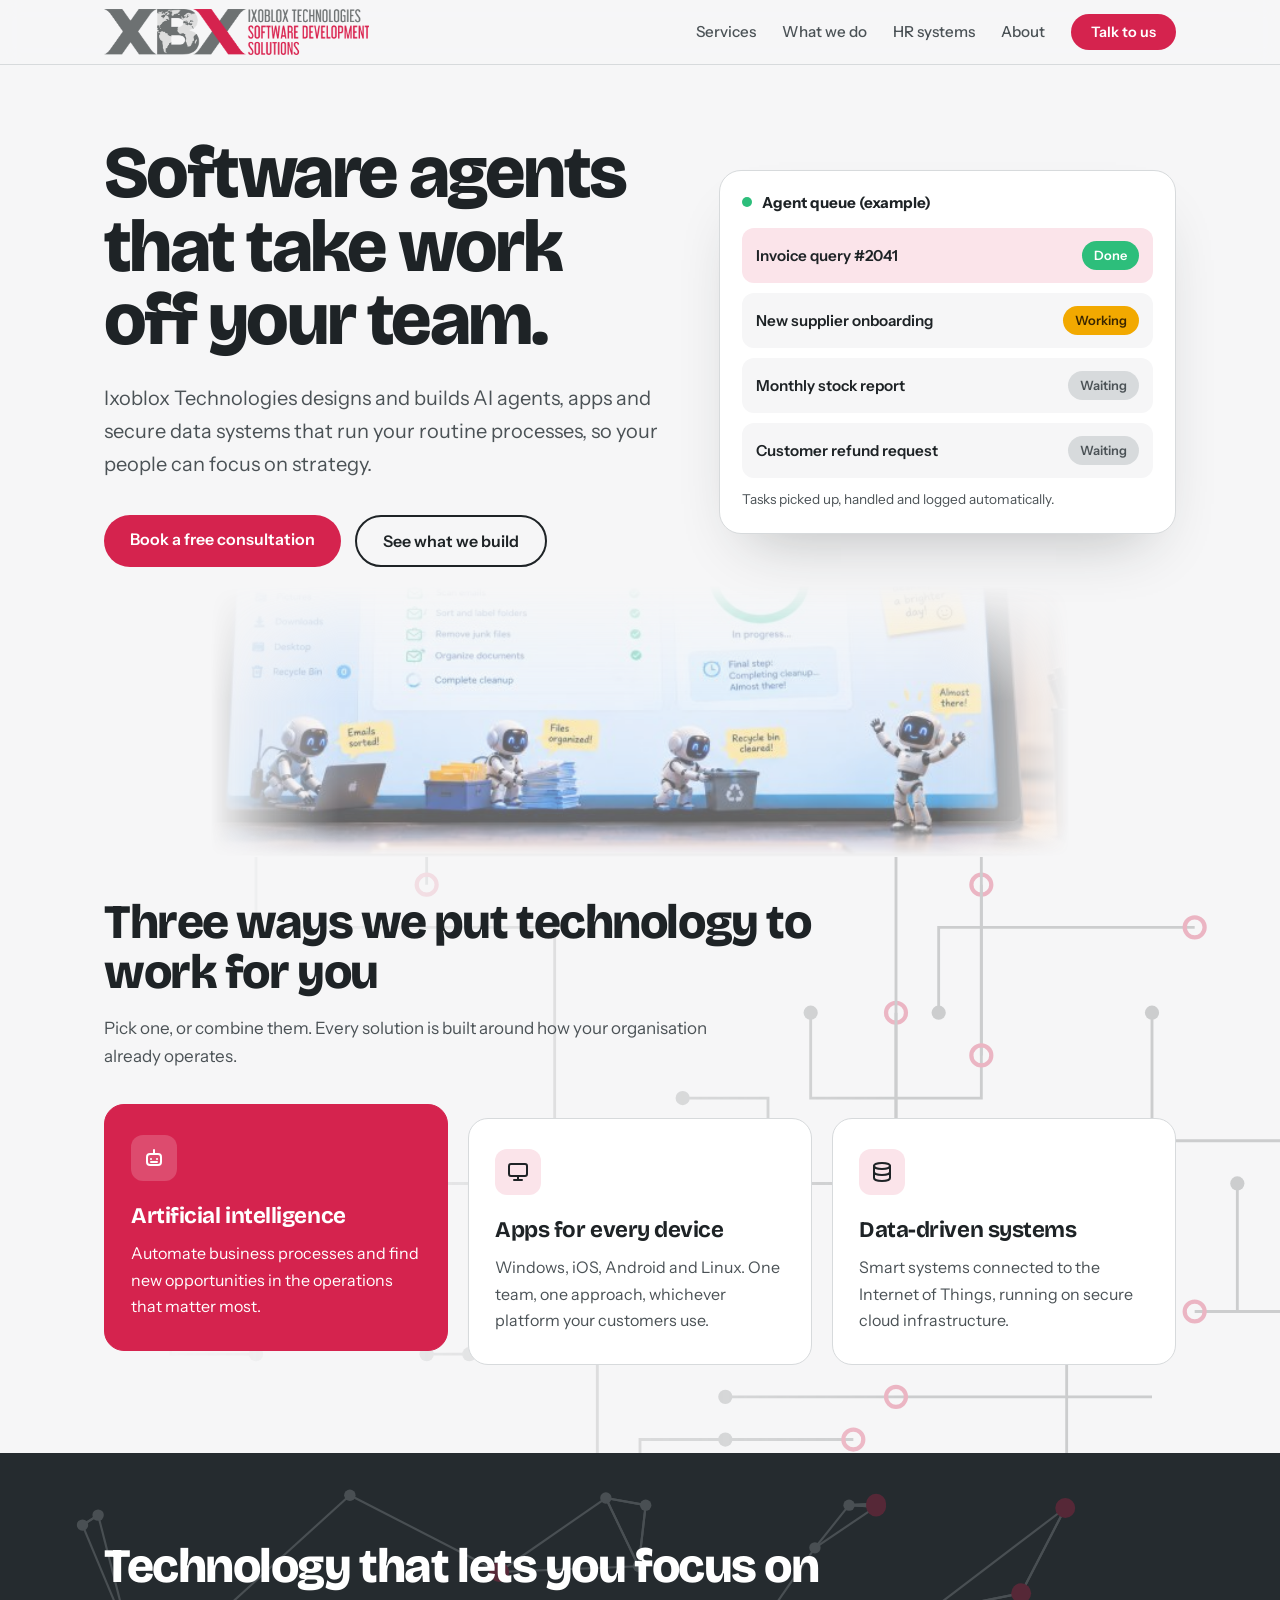
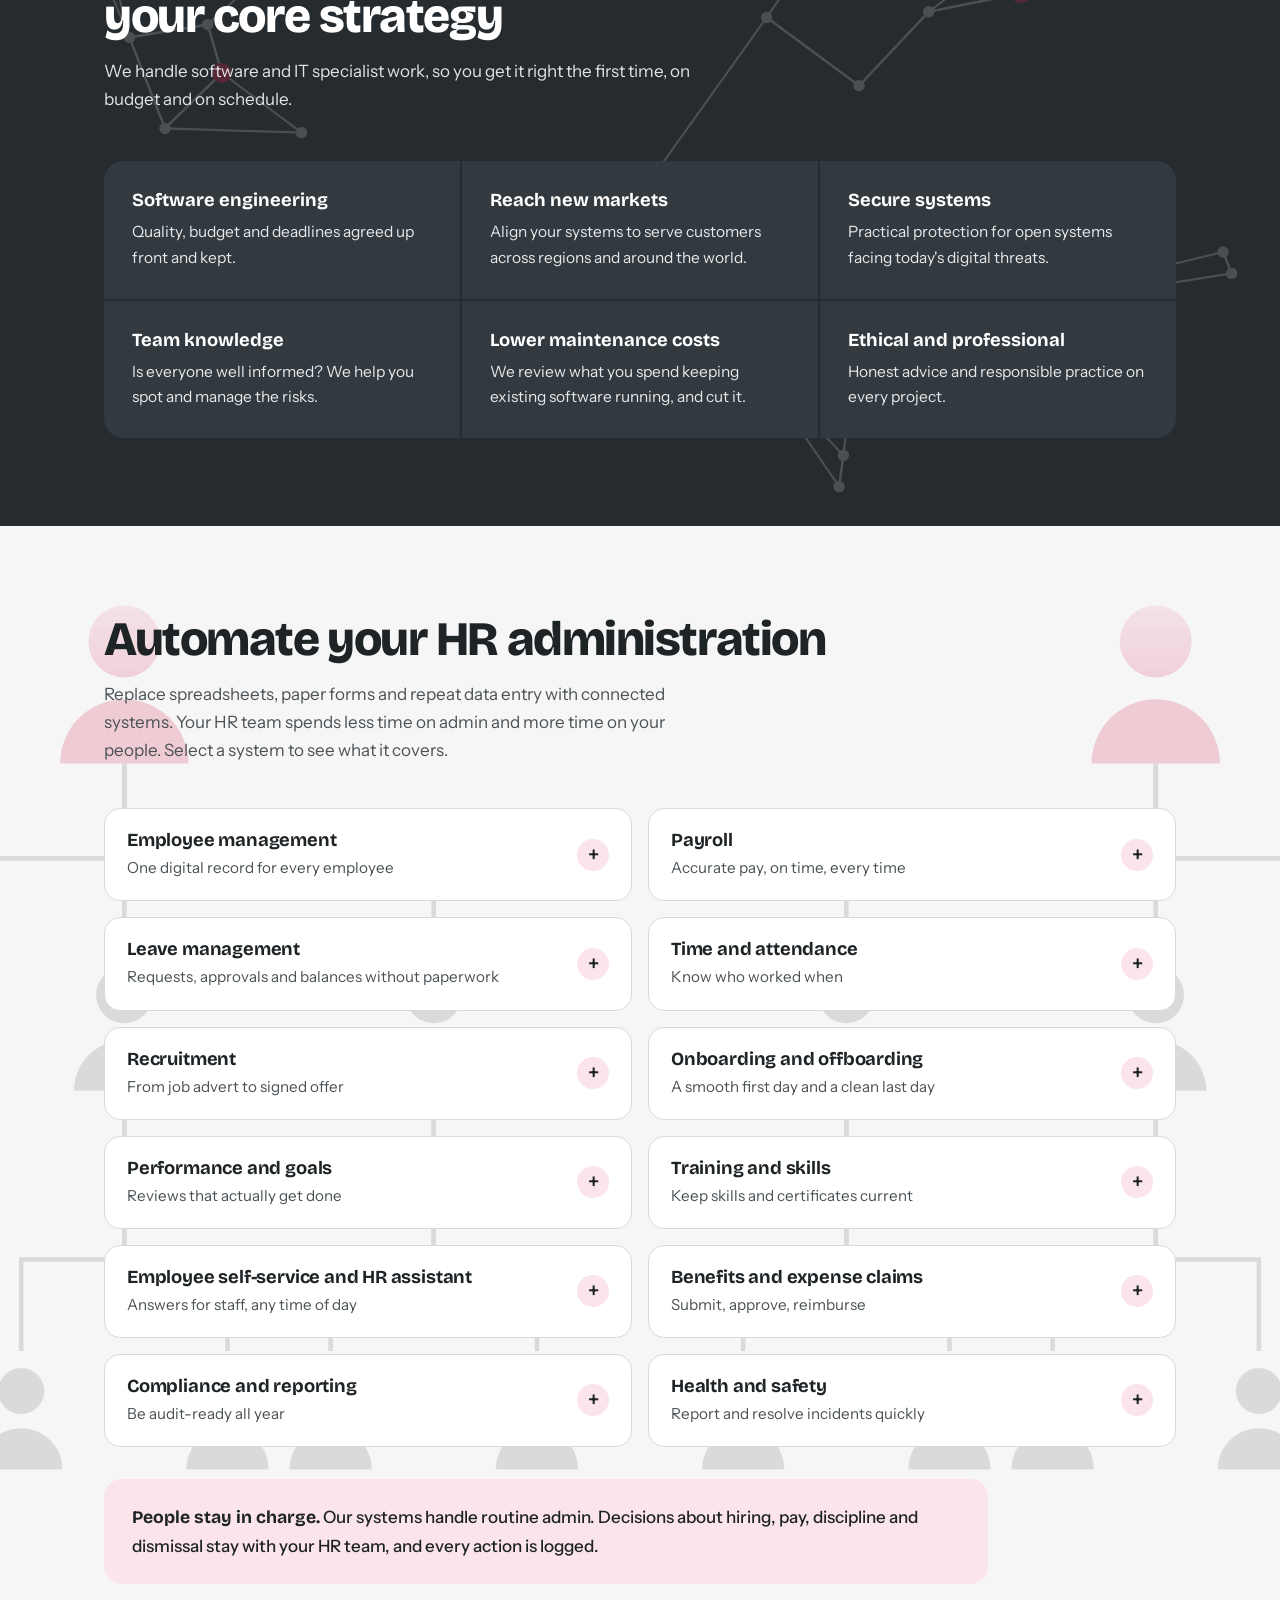
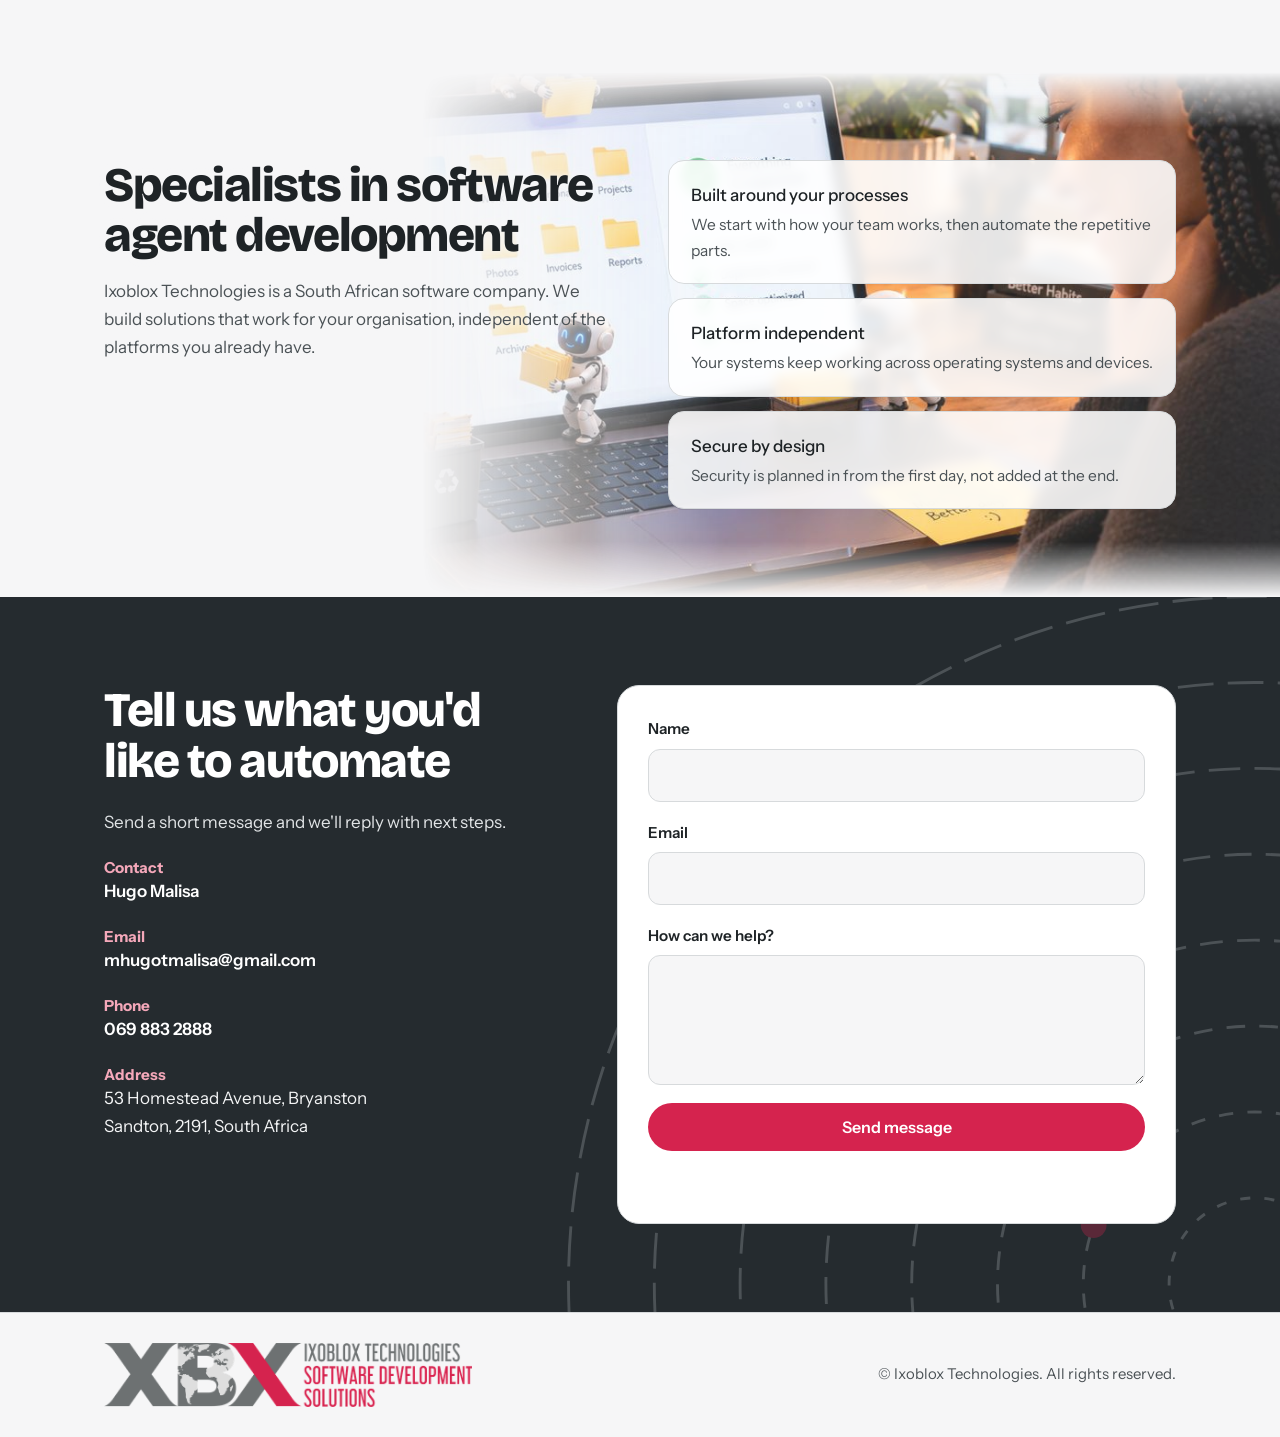
==== ixoblox-website.html @ 69214fd3 "Add files via upload" ====
<!doctype html>
<html lang="en">
  <head>
    <meta charset="utf-8" />
    <meta name="viewport" content="width=device-width, initial-scale=1" />
    <title>Ixoblox Technologies | Software development solutions</title>
    <meta
      name="description"
      content="Ixoblox Technologies builds software agents, apps and secure data systems for organisations in South Africa and beyond."
    />
    <link rel="preconnect" href="https://fonts.googleapis.com" />
    <link rel="preconnect" href="https://fonts.gstatic.com" crossorigin />
    <link
      href="https://fonts.googleapis.com/css2?family=Bricolage+Grotesque:opsz,wght@12..96,500;12..96,700;12..96,800&family=Instrument+Sans:wght@400;500;600&display=swap"
      rel="stylesheet"
    />
    <style>
/* Ixoblox Technologies: site styles
   Colours and fonts are set once in :root below. Change them there. */
:root {
  /* BRAND COLOURS (light mode). --btn / --blue = crimson from the logo */
  --paper: #F6F6F7;  /* page background */
  --ink: #1E2326;
  --blue: #D5234E;
  --btn: #D5234E;
  --amber: #F2A900;
  --mint: #FBE4EA;
  --card: #fff;      /* cards and form */
  --mute: #4B5256;
  --line: #D7DADC;
  --d: 'Bricolage Grotesque', Georgia, sans-serif;
  --b: 'Instrument Sans', system-ui, sans-serif
}

/* DARK MODE colours (used automatically on dark-mode devices) */
@media (prefers-color-scheme:dark) {
  :root {
    --paper: #151819;
    --ink: #F1F3F4;
    --blue: #FF6F91;
    --btn: #D5234E;
    --amber: #FFC24D;
    --mint: #3A1F28;
    --card: #1F2427;
    --mute: #B4BBBF;
    --line: #363D41
  }
}

* {
  box-sizing: border-box;
  margin: 0
}

html {
  scroll-behavior: smooth;
  scroll-padding-top: 72px
}

body {
  background: var(--paper);
  color: var(--ink);
  font: 400 1.0625rem/1.65 var(--b);
  -webkit-font-smoothing: antialiased
}

a {
  color: inherit
}

:focus-visible {
  outline: 3px solid var(--amber);
  outline-offset: 3px;
  border-radius: 4px
}

.wrap {
  max-width: 1120px;
  margin: 0 auto;
  padding: 0 24px
}

header {
  position: sticky;
  top: 0;
  z-index: 10;
  background: color-mix(in srgb, var(--paper) 88%, transparent);
  backdrop-filter: blur(10px);
  border-bottom: 1px solid var(--line)
}

header .wrap {
  display: flex;
  align-items: center;
  justify-content: space-between;
  height: 64px
}

.logo {
  display: block;
  text-decoration: none;
  border-radius: 10px
}

.mark {
  display: block;
  height: 46px;
  aspect-ratio: 5.755;
  background: var(--img-logo-light) center/contain no-repeat
}

@media (prefers-color-scheme:dark) {
  .mark {
    background-image: var(--img-logo-dark)
  }
}

.logo.big .mark {
  height: 64px
}

nav {
  display: flex;
  gap: 26px;
  align-items: center
}

nav a {
  text-decoration: none;
  font-weight: 500;
  font-size: .95rem;
  color: var(--mute)
}

nav a:hover {
  color: var(--ink)
}

.btn {
  display: inline-block;
  background: var(--btn);
  color: #fff;
  font: 600 1rem var(--b);
  padding: 14px 26px;
  border-radius: 999px;
  text-decoration: none;
  border: 0;
  cursor: pointer;
  transition: transform .15s, box-shadow .15s
}

.btn:hover {
  transform: translateY(-2px);
  box-shadow: 0 8px 20px -8px var(--blue)
}

nav .btn {
  padding: 9px 20px;
  color: #fff;
  font-size: .9rem
}

.btn.ghost {
  background: transparent;
  color: var(--ink);
  border: 2px solid var(--ink)
}

.btn.ghost:hover {
  box-shadow: none;
  background: var(--ink);
  color: var(--paper)
}

/* hero */
.hero {
  padding: 72px 0 290px;
  position: relative;
  overflow: hidden;
  isolation: isolate
}

.hero::before {
  content: "";
  position: absolute;
  left: 50%;
  bottom: 0;
  transform: translateX(-50%);
  z-index: -1;
  width: min(100%, 860px);
  aspect-ratio: 715/322;
  background: var(--img-hero) center/cover no-repeat;
  opacity: .6;
  pointer-events: none;
  -webkit-mask-image: linear-gradient(to top, transparent 0, #000 9%, #000 40%, transparent 70%), linear-gradient(to right, transparent, #000 15%, #000 85%, transparent);
  -webkit-mask-composite: source-in;
  mask-image: linear-gradient(to top, transparent 0, #000 9%, #000 40%, transparent 70%), linear-gradient(to right, transparent, #000 15%, #000 85%, transparent);
  mask-composite: intersect
}

@media (prefers-color-scheme:dark) {
  .hero::before {
    opacity: .35
  }
}

.hero .wrap {
  display: grid;
  grid-template-columns: 1.1fr .9fr;
  gap: 56px;
  align-items: center
}

h1 {
  font: 800 clamp(2.6rem, 6vw, 4.6rem)/1 var(--d);
  letter-spacing: -.035em
}

.hero p.lead {
  font-size: 1.25rem;
  color: var(--mute);
  margin: 24px 0 34px;
  max-width: 30em
}

.cta {
  display: flex;
  gap: 14px;
  flex-wrap: wrap
}

/* agent console */
.console {
  background: var(--card);
  border: 1px solid var(--line);
  border-radius: 22px;
  padding: 22px;
  box-shadow: 0 30px 60px -30px rgba(30, 35, 38, .3)
}

.console h2 {
  font: 700 .95rem var(--b);
  display: flex;
  align-items: center;
  gap: 10px;
  margin-bottom: 16px
}

.dot {
  width: 10px;
  height: 10px;
  border-radius: 50%;
  background: #2DBE7B;
  animation: pulse 1.6s infinite
}

@keyframes pulse {
  50% {
    opacity: .35
  }
}

.task {
  display: flex;
  align-items: center;
  justify-content: space-between;
  gap: 12px;
  padding: 13px 14px;
  border-radius: 12px;
  background: var(--paper);
  margin-bottom: 10px;
  font-size: .95rem;
  transition: background .4s, transform .4s
}

.task b {
  font-weight: 600
}

.tag {
  font-size: .8rem;
  font-weight: 600;
  padding: 4px 12px;
  border-radius: 999px;
  background: var(--line);
  color: var(--mute);
  white-space: nowrap;
  transition: all .4s
}

.task.work .tag {
  background: var(--amber);
  color: #3a2600
}

.task.done {
  background: var(--mint)
}

.task.done .tag {
  background: #2DBE7B;
  color: #fff
}

.console small {
  display: block;
  color: var(--mute);
  font-size: .85rem;
  margin-top: 6px
}

/* sections */
section {
  padding: 88px 0
}

h2.title {
  font: 800 clamp(2rem, 4vw, 3rem)/1.05 var(--d);
  letter-spacing: -.03em;
  max-width: 16em
}

.sub {
  color: var(--mute);
  max-width: 36em;
  margin-top: 16px
}

.band {
  background: #252B2F;
  color: #F4F5F6
}

.band .sub {
  color: #E1E4E6
}

.band .info b {
  color: #F5A8BA
}

.band .info a {
  color: #fff
}

.band h2.title {
  color: #fff
}

.offer {
  display: grid;
  grid-template-columns: repeat(3, 1fr);
  gap: 20px;
  margin-top: 48px
}

.offer article {
  padding: 30px 26px;
  border-radius: 20px;
  background: var(--card);
  border: 1px solid var(--line)
}

.offer article:nth-child(1) {
  background: var(--btn);
  color: #fff;
  border-color: var(--btn);
  transform: translateY(-14px)
}

.offer h3 {
  font: 700 1.4rem/1.15 var(--d);
  margin-bottom: 12px;
  letter-spacing: -.02em
}

.offer p {
  font-size: 1rem
}

.offer article:not(:first-child) p {
  color: var(--mute)
}

.ico {
  width: 46px;
  height: 46px;
  border-radius: 12px;
  background: rgba(255, 255, 255, .18);
  display: grid;
  place-items: center;
  margin-bottom: 22px
}

.offer article:not(:first-child) .ico {
  background: var(--mint)
}

.ico svg {
  width: 24px;
  height: 24px;
  stroke: currentColor;
  fill: none;
  stroke-width: 2;
  stroke-linecap: round;
  stroke-linejoin: round
}

.grid {
  display: grid;
  grid-template-columns: repeat(3, 1fr);
  gap: 2px;
  background: #252B2F;
  border-radius: 20px;
  overflow: hidden;
  margin-top: 48px
}

.grid div {
  background: #323A3F;
  padding: 28px
}

.grid h3 {
  font: 700 1.15rem var(--d);
  color: #fff;
  margin-bottom: 8px
}

.grid p {
  font-size: .97rem;
  color: #E6E8EA
}

.about {
  display: grid;
  grid-template-columns: 1fr 1fr;
  gap: 56px;
  align-items: start
}

.about ul {
  list-style: none;
  padding: 0;
  display: grid;
  gap: 14px
}

.about li {
  padding: 20px 22px;
  background: var(--card);
  border: 1px solid var(--line);
  border-radius: 16px;
  font-weight: 500
}

.about li span {
  display: block;
  font-weight: 400;
  color: var(--mute);
  font-size: .97rem;
  margin-top: 3px
}

/* section backgrounds */
#services,
#approach,
#hr,
#contact {
  position: relative;
  overflow: hidden;
  isolation: isolate
}

#services::before,
#approach::before,
#hr::before,
#contact::before {
  content: '';
  position: absolute;
  inset: 0;
  z-index: -1;
  background-position: center;
  background-repeat: no-repeat;
  pointer-events: none
}

#services::before {
  background-image: var(--img-bg-services);
  background-size: cover;
  opacity: .3;
  -webkit-mask-image: linear-gradient(to right, transparent 10%, #000 70%);
  mask-image: linear-gradient(to right, transparent 10%, #000 70%)
}

#approach::before {
  background-image: var(--img-bg-approach);
  background-size: cover;
  opacity: .28
}

#hr::before {
  background-image: var(--img-bg-hr);
  background-size: cover;
  opacity: .2;
  -webkit-mask-image: linear-gradient(to bottom, transparent, #000 15%, #000 85%, transparent);
  mask-image: linear-gradient(to bottom, transparent, #000 15%, #000 85%, transparent)
}

#contact::before {
  background-image: var(--img-bg-contact);
  background-size: cover;
  opacity: .3
}

@media (prefers-color-scheme:dark) {
  #services::before {
    opacity: .22
  }

  #hr::before {
    opacity: .15
  }
}

/* about background */
#about {
  position: relative;
  overflow: hidden;
  isolation: isolate
}

#about .title,
#about .sub {
  text-shadow: 0 0 14px var(--paper), 0 0 4px var(--paper)
}

#about li {
  background: color-mix(in srgb, var(--card) 88%, transparent);
  backdrop-filter: blur(6px);
  -webkit-backdrop-filter: blur(6px)
}

#about::before {
  content: "";
  position: absolute;
  top: 0;
  bottom: 0;
  right: 0;
  width: 86%;
  z-index: -1;
  background: var(--img-about) 40% 45%/cover no-repeat;
  opacity: .85;
  pointer-events: none;
  -webkit-mask-image: linear-gradient(to right, transparent 22%, #000 49%), linear-gradient(to bottom, transparent 0, #000 10.5%, #000 89.5%, transparent 100%);
  -webkit-mask-composite: source-in;
  mask-image: linear-gradient(to right, transparent 22%, #000 49%), linear-gradient(to bottom, transparent 0, #000 10.5%, #000 89.5%, transparent 100%);
  mask-composite: intersect
}

@media (prefers-color-scheme:dark) {
  #about::before {
    opacity: .55
  }
}

@media (max-width:860px) {
  #about::before {
    width: 100%;
    opacity: .35;
    -webkit-mask-image: linear-gradient(to bottom, transparent 0, #000 30%, #000 80%, transparent 100%);
    mask-image: linear-gradient(to bottom, transparent 0, #000 30%, #000 80%, transparent 100%)
  }
}

/* hr systems */
.hrgrid {
  display: grid;
  grid-template-columns: 1fr 1fr;
  gap: 16px;
  margin-top: 44px;
  align-items: start
}

details {
  background: var(--card);
  border: 1px solid var(--line);
  border-radius: 16px;
  transition: border-color .2s
}

details[open] {
  border-color: var(--blue)
}

summary {
  list-style: none;
  cursor: pointer;
  padding: 20px 22px;
  display: flex;
  justify-content: space-between;
  align-items: center;
  gap: 16px
}

summary::-webkit-details-marker {
  display: none
}

summary strong {
  font: 700 1.15rem/1.25 var(--d);
  letter-spacing: -.01em;
  display: block
}

summary span {
  display: block;
  color: var(--mute);
  font-size: .95rem;
  margin-top: 3px;
  font-weight: 400
}

summary::after {
  content: "+";
  flex: none;
  width: 32px;
  height: 32px;
  border-radius: 50%;
  background: var(--mint);
  display: grid;
  place-items: center;
  font: 600 1.3rem/1 var(--b);
  color: var(--ink);
  transition: transform .2s
}

details[open] summary::after {
  transform: rotate(45deg)
}

details ul {
  margin: 0;
  padding: 0 22px 22px 40px;
  color: var(--mute);
  font-size: .97rem;
  display: grid;
  gap: 6px
}

.promise {
  margin-top: 32px;
  padding: 24px 28px;
  border-radius: 18px;
  background: var(--mint);
  font-weight: 500;
  max-width: 52em
}

.promise b {
  font-family: var(--d);
  font-size: 1.1rem
}

/* contact */
.contact {
  display: grid;
  grid-template-columns: .9fr 1.1fr;
  gap: 56px
}

.info p {
  margin-top: 22px
}

.info b {
  display: block;
  font: 700 .95rem var(--b);
  color: var(--mute)
}

.info a {
  text-decoration: none;
  font-weight: 600
}

form {
  background: var(--card);
  border: 1px solid var(--line);
  border-radius: 22px;
  padding: 30px;
  display: grid;
  gap: 18px
}

label {
  font-weight: 600;
  font-size: .95rem;
  display: grid;
  gap: 7px;
  color: var(--ink)
}

form {
  color: var(--ink)
}

input,
textarea {
  font: inherit;
  padding: 13px 15px;
  border-radius: 12px;
  border: 1.5px solid var(--line);
  background: var(--paper);
  color: var(--ink);
  width: 100%
}

input:focus,
textarea:focus {
  outline: none;
  border-color: var(--blue);
  box-shadow: 0 0 0 3px color-mix(in srgb, var(--blue) 25%, transparent)
}

textarea {
  min-height: 130px;
  resize: vertical
}

#ok {
  font-weight: 600;
  color: #1f9d63;
  min-height: 1.4em
}

footer {
  border-top: 1px solid var(--line);
  padding: 30px 0;
  color: var(--mute);
  font-size: .93rem
}

footer .wrap {
  display: flex;
  justify-content: space-between;
  align-items: center;
  flex-wrap: wrap;
  gap: 16px
}

@media (max-width:860px) {
  nav a:not(.btn) {
    display: none
  }

  .hero .wrap,
  .about,
  .contact {
    grid-template-columns: 1fr;
    gap: 36px
  }

  .offer,
  .grid,
  .hrgrid {
    grid-template-columns: 1fr
  }

  .offer article:nth-child(1) {
    transform: none
  }

  .hero {
    padding: 44px 0 40vw
  }

  section {
    padding: 60px 0
  }
}

@media (prefers-reduced-motion:reduce) {
  * {
    animation: none !important;
    transition: none !important;
    scroll-behavior: auto
  }
}


/* ==========================================================
   EMBEDDED IMAGES (this is what makes the file work on its own)
   Photos, logos and background graphics are stored here.
   Rules above refer to them as var(--img-...). Don't edit below.
   ========================================================== */
:root {
  --img-hero: url("[data-uri]");
  --img-about: url("[data-uri]");
  --img-logo-light: url("[data-uri]");
  --img-logo-dark: url("[data-uri]");
  --img-bg-services: url("data:image/svg+xml,%3Csvg xmlns='http://www.w3.org/2000/svg' viewBox='0 0 900 500' preserveAspectRatio='xMidYMid slice' xmlns:c2pa='http://c2pa.org/manifest'%3E%3Cmetadata%3E%3Cc2pa:manifest%[base64]/[base64]%2BzJHvioeenA58Q3Y0eyw4AAACAY2JvcqVjYWxnZnNoYTI1NmNwYWRNAAAAAAAAAAAAAAAAAGRoYXNoWCBf6jUoExhorW6dAeQ4GDK/z/KXPLGttkv%2B%[base64]/Vq06l7b6MMuq1KrSGeKiY3VybHgpc2VsZiNqdW1iZj1jMnBhLmFzc2VydGlvbnMvYzJwYS5oYXNoLmRhdGFkaGFzaFgg81rHu%2BE3qk30yLLD9vo9PjuEFtMyqcMdmIcnHCFkOBZ0Y2xhaW1fZ2VuZXJhdG9yX2luZm%[base64]/[base64]/3cyjxFA3Qo5S46fX0/ihY0VZ7mfb9KF703t5OjWDBWMA4GA1UdDwEB/wQEAwIHgDAVBgNVHSUEDjAMBgorBgEEAYPoXgIBMAwGA1UdEwEB/wQCMAAwHwYDVR0jBBgwFoAUzlHiBIFOZFsj%2BOPEz5o%2BnMHXXMIwCgYIKoZIzj0EAwMDZwAwZAIwMXMdFJ4BetLLVY7ORuE9noqbbAZOZn/aArXyTwFAZfKrPzxF2vPoJNf1%2BUCdg1XGAjBwX1zd9WGqYkqmL5SFqw1QySjr1zJfpJM9%2B1rdDwSPLMOPOjKuiXjoU/[base64]/XkGtQUHpqA9ltzsD0LUVOBaHPt8ufTf2lkMTHfPuebWeIksLaMTjRKuyl7LlHhzwzLvSAYIKQ=%3C/c2pa:manifest%3E%3C/metadata%3E%3Cpath d='M210 270 L210 360 L60 360' fill='none' stroke='%236D7172' stroke-width='2'/%3E%3Ccircle cx='210' cy='270' r='5' fill='%236D7172'/%3E%3Ccircle cx='60' cy='360' r='7' fill='none' stroke='%23D5234E' stroke-width='3'/%3E%3Cpath d='M510 270 L630 270 L630 150' fill='none' stroke='%236D7172' stroke-width='2'/%3E%3Ccircle cx='510' cy='270' r='5' fill='%236D7172'/%3E%3Ccircle cx='630' cy='150' r='7' fill='none' stroke='%23D5234E' stroke-width='3'/%3E%3Cpath d='M180 0 L180 90 L390 90 L390 150 L390 300' fill='none' stroke='%236D7172' stroke-width='2'/%3E%3Ccircle cx='180' cy='0' r='5' fill='%236D7172'/%3E%3Ccircle cx='390' cy='300' r='7' fill='none' stroke='%23D5234E' stroke-width='3'/%3E%3Cpath d='M480 210 L540 210 L540 270' fill='none' stroke='%236D7172' stroke-width='2'/%3E%3Ccircle cx='480' cy='210' r='5' fill='%236D7172'/%3E%3Ccircle cx='540' cy='270' r='7' fill='none' stroke='%23D5234E' stroke-width='3'/%3E%3Cpath d='M870 270 L870 360 L1020 360 L900 360 L840 360' fill='none' stroke='%236D7172' stroke-width='2'/%3E%3Ccircle cx='870' cy='270' r='5' fill='%236D7172'/%3E%3Ccircle cx='840' cy='360' r='7' fill='none' stroke='%23D5234E' stroke-width='3'/%3E%3Cpath d='M30 420 L30 540 L-30 540 L-240 540 L-240 630' fill='none' stroke='%236D7172' stroke-width='2'/%3E%3Ccircle cx='30' cy='420' r='5' fill='%236D7172'/%3E%3Ccircle cx='-240' cy='630' r='7' fill='none' stroke='%23D5234E' stroke-width='3'/%3E%3Cpath d='M330 390 L330 270 L120 270 L60 270 L-60 270' fill='none' stroke='%236D7172' stroke-width='2'/%3E%3Ccircle cx='330' cy='390' r='5' fill='%236D7172'/%3E%3Ccircle cx='-60' cy='270' r='7' fill='none' stroke='%23D5234E' stroke-width='3'/%3E%3Cpath d='M420 0 L300 0 L300 60' fill='none' stroke='%236D7172' stroke-width='2'/%3E%3Ccircle cx='420' cy='0' r='5' fill='%236D7172'/%3E%3Ccircle cx='300' cy='60' r='7' fill='none' stroke='%23D5234E' stroke-width='3'/%3E%3Cpath d='M300 270 L300 330 L150 330 L300 330' fill='none' stroke='%236D7172' stroke-width='2'/%3E%3Ccircle cx='300' cy='270' r='5' fill='%236D7172'/%3E%3Ccircle cx='300' cy='330' r='7' fill='none' stroke='%23D5234E' stroke-width='3'/%3E%3Cpath d='M570 150 L570 210 L690 210 L690 60' fill='none' stroke='%236D7172' stroke-width='2'/%3E%3Ccircle cx='570' cy='150' r='5' fill='%236D7172'/%3E%3Ccircle cx='690' cy='60' r='7' fill='none' stroke='%23D5234E' stroke-width='3'/%3E%3Cpath d='M180 390 L120 390 L120 330' fill='none' stroke='%236D7172' stroke-width='2'/%3E%3Ccircle cx='180' cy='390' r='5' fill='%236D7172'/%3E%3Ccircle cx='120' cy='330' r='7' fill='none' stroke='%23D5234E' stroke-width='3'/%3E%3Cpath d='M510 450 L450 450 L450 600 L450 450 L600 450' fill='none' stroke='%236D7172' stroke-width='2'/%3E%3Ccircle cx='510' cy='450' r='5' fill='%236D7172'/%3E%3Ccircle cx='600' cy='450' r='7' fill='none' stroke='%23D5234E' stroke-width='3'/%3E%3Cpath d='M450 30 L240 30 L240 -120' fill='none' stroke='%236D7172' stroke-width='2'/%3E%3Ccircle cx='450' cy='30' r='5' fill='%236D7172'/%3E%3Ccircle cx='240' cy='-120' r='7' fill='none' stroke='%23D5234E' stroke-width='3'/%3E%3Cpath d='M180 30 L0 30 L-150 30' fill='none' stroke='%236D7172' stroke-width='2'/%3E%3Ccircle cx='180' cy='30' r='5' fill='%236D7172'/%3E%3Ccircle cx='-150' cy='30' r='7' fill='none' stroke='%23D5234E' stroke-width='3'/%3E%3Cpath d='M810 240 L990 240 L1200 240' fill='none' stroke='%236D7172' stroke-width='2'/%3E%3Ccircle cx='810' cy='240' r='5' fill='%236D7172'/%3E%3Ccircle cx='1200' cy='240' r='7' fill='none' stroke='%23D5234E' stroke-width='3'/%3E%3Cpath d='M600 30 L690 30 L690 -90 L900 -90' fill='none' stroke='%236D7172' stroke-width='2'/%3E%3Ccircle cx='600' cy='30' r='5' fill='%236D7172'/%3E%3Ccircle cx='900' cy='-90' r='7' fill='none' stroke='%23D5234E' stroke-width='3'/%3E%3Cpath d='M300 390 L420 390 L420 450 L420 540 L300 540' fill='none' stroke='%236D7172' stroke-width='2'/%3E%3Ccircle cx='300' cy='390' r='5' fill='%236D7172'/%3E%3Ccircle cx='300' cy='540' r='7' fill='none' stroke='%23D5234E' stroke-width='3'/%3E%3Cpath d='M630 30 L630 180 L630 270' fill='none' stroke='%236D7172' stroke-width='2'/%3E%3Ccircle cx='630' cy='30' r='5' fill='%236D7172'/%3E%3Ccircle cx='630' cy='270' r='7' fill='none' stroke='%23D5234E' stroke-width='3'/%3E%3Cpath d='M750 0 L750 -120 L840 -120' fill='none' stroke='%236D7172' stroke-width='2'/%3E%3Ccircle cx='750' cy='0' r='5' fill='%236D7172'/%3E%3Ccircle cx='840' cy='-120' r='7' fill='none' stroke='%23D5234E' stroke-width='3'/%3E%3Cpath d='M510 30 L690 30 L690 180' fill='none' stroke='%236D7172' stroke-width='2'/%3E%3Ccircle cx='510' cy='30' r='5' fill='%236D7172'/%3E%3Ccircle cx='690' cy='180' r='7' fill='none' stroke='%23D5234E' stroke-width='3'/%3E%3Cpath d='M0 60 L0 -90 L0 0' fill='none' stroke='%236D7172' stroke-width='2'/%3E%3Ccircle cx='0' cy='60' r='5' fill='%236D7172'/%3E%3Ccircle cx='0' cy='0' r='7' fill='none' stroke='%23D5234E' stroke-width='3'/%3E%3Cpath d='M30 330 L30 210 L30 150' fill='none' stroke='%236D7172' stroke-width='2'/%3E%3Ccircle cx='30' cy='330' r='5' fill='%236D7172'/%3E%3Ccircle cx='30' cy='150' r='7' fill='none' stroke='%23D5234E' stroke-width='3'/%3E%3Cpath d='M510 420 L660 420 L810 420 L630 420' fill='none' stroke='%236D7172' stroke-width='2'/%3E%3Ccircle cx='510' cy='420' r='5' fill='%236D7172'/%3E%3Ccircle cx='630' cy='420' r='7' fill='none' stroke='%23D5234E' stroke-width='3'/%3E%3Cpath d='M750 330 L750 480 L540 480 L690 480 L570 480' fill='none' stroke='%236D7172' stroke-width='2'/%3E%3Ccircle cx='750' cy='330' r='5' fill='%236D7172'/%3E%3Ccircle cx='570' cy='480' r='7' fill='none' stroke='%23D5234E' stroke-width='3'/%3E%3Cpath d='M810 150 L810 300 L810 360' fill='none' stroke='%236D7172' stroke-width='2'/%3E%3Ccircle cx='810' cy='150' r='5' fill='%236D7172'/%3E%3Ccircle cx='810' cy='360' r='7' fill='none' stroke='%23D5234E' stroke-width='3'/%3E%3Cpath d='M660 150 L660 90 L840 90' fill='none' stroke='%236D7172' stroke-width='2'/%3E%3Ccircle cx='660' cy='150' r='5' fill='%236D7172'/%3E%3Ccircle cx='840' cy='90' r='7' fill='none' stroke='%23D5234E' stroke-width='3'/%3E%3C/svg%3E");
  --img-bg-approach: url("data:image/svg+xml,%3Csvg xmlns='http://www.w3.org/2000/svg' viewBox='0 0 900 500' preserveAspectRatio='xMidYMid slice' xmlns:c2pa='http://c2pa.org/manifest'%3E%3Cmetadata%3E%3Cc2pa:manifest%[base64]%[base64]%2BoTAHs6%2BjHWBaIAAACAY2JvcqVjYWxnZnNoYTI1NmNwYWRNAAAAAAAAAAAAAAAAAGRoYXNoWCBml8tKX1TD/qzvQyCbCkhWab%2BWFVCBbQkJ/[base64]/s52cqKqFIuAsLECpUbl%[base64]%[base64]/[base64]/3cyjxFA3Qo5S46fX0/ihY0VZ7mfb9KF703t5OjWDBWMA4GA1UdDwEB/wQEAwIHgDAVBgNVHSUEDjAMBgorBgEEAYPoXgIBMAwGA1UdEwEB/wQCMAAwHwYDVR0jBBgwFoAUzlHiBIFOZFsj%2BOPEz5o%2BnMHXXMIwCgYIKoZIzj0EAwMDZwAwZAIwMXMdFJ4BetLLVY7ORuE9noqbbAZOZn/aArXyTwFAZfKrPzxF2vPoJNf1%2BUCdg1XGAjBwX1zd9WGqYkqmL5SFqw1QySjr1zJfpJM9%2B1rdDwSPLMOPOjKuiXjoU/[base64]/bqqgiGfzZqz4fKbF4g8%2B%2B2%2BGS2D%2B31k0tIbp7jQq/3TbgOfZdiB1TE42nE%2BGt1jZxge1Gn8WULVTqtapqnDk=%3C/c2pa:manifest%3E%3C/metadata%3E%3Cline x1='351' y1='97' x2='426' y2='45' stroke='%23A7ADB0' stroke-width='1.5'/%3E%3Cline x1='351' y1='97' x2='449' y2='93' stroke='%23A7ADB0' stroke-width='1.5'/%3E%3Cline x1='424' y1='353' x2='528' y2='368' stroke='%23A7ADB0' stroke-width='1.5'/%3E%3Cline x1='424' y1='353' x2='464' y2='234' stroke='%23A7ADB0' stroke-width='1.5'/%3E%3Cline x1='69' y1='57' x2='58' y2='64' stroke='%23A7ADB0' stroke-width='1.5'/%3E%3Cline x1='69' y1='57' x2='91' y2='143' stroke='%23A7ADB0' stroke-width='1.5'/%3E%3Cline x1='860' y1='294' x2='866' y2='309' stroke='%23A7ADB0' stroke-width='1.5'/%3E%3Cline x1='860' y1='294' x2='665' y2='341' stroke='%23A7ADB0' stroke-width='1.5'/%3E%3Cline x1='116' y1='207' x2='156' y2='168' stroke='%23A7ADB0' stroke-width='1.5'/%3E%3Cline x1='116' y1='207' x2='91' y2='143' stroke='%23A7ADB0' stroke-width='1.5'/%3E%3Cline x1='616' y1='49' x2='616' y2='51' stroke='%23A7ADB0' stroke-width='1.5'/%3E%3Cline x1='616' y1='49' x2='597' y2='50' stroke='%23A7ADB0' stroke-width='1.5'/%3E%3Cline x1='539' y1='129' x2='573' y2='80' stroke='%23A7ADB0' stroke-width='1.5'/%3E%3Cline x1='539' y1='129' x2='604' y2='177' stroke='%23A7ADB0' stroke-width='1.5'/%3E%3Cline x1='58' y1='64' x2='69' y2='57' stroke='%23A7ADB0' stroke-width='1.5'/%3E%3Cline x1='58' y1='64' x2='91' y2='143' stroke='%23A7ADB0' stroke-width='1.5'/%3E%3Cline x1='464' y1='234' x2='424' y2='353' stroke='%23A7ADB0' stroke-width='1.5'/%3E%3Cline x1='464' y1='234' x2='539' y2='129' stroke='%23A7ADB0' stroke-width='1.5'/%3E%3Cline x1='91' y1='143' x2='146' y2='134' stroke='%23A7ADB0' stroke-width='1.5'/%3E%3Cline x1='91' y1='143' x2='116' y2='207' stroke='%23A7ADB0' stroke-width='1.5'/%3E%3Cline x1='112' y1='302' x2='119' y2='300' stroke='%23A7ADB0' stroke-width='1.5'/%3E%3Cline x1='112' y1='302' x2='125' y2='317' stroke='%23A7ADB0' stroke-width='1.5'/%3E%3Cline x1='454' y1='50' x2='426' y2='45' stroke='%23A7ADB0' stroke-width='1.5'/%3E%3Cline x1='454' y1='50' x2='449' y2='93' stroke='%23A7ADB0' stroke-width='1.5'/%3E%3Cline x1='866' y1='309' x2='860' y2='294' stroke='%23A7ADB0' stroke-width='1.5'/%3E%3Cline x1='866' y1='309' x2='665' y2='341' stroke='%23A7ADB0' stroke-width='1.5'/%3E%3Cline x1='146' y1='134' x2='156' y2='168' stroke='%23A7ADB0' stroke-width='1.5'/%3E%3Cline x1='146' y1='134' x2='91' y2='143' stroke='%23A7ADB0' stroke-width='1.5'/%3E%3Cline x1='665' y1='341' x2='610' y2='319' stroke='%23A7ADB0' stroke-width='1.5'/%3E%3Cline x1='665' y1='341' x2='604' y2='347' stroke='%23A7ADB0' stroke-width='1.5'/%3E%3Cline x1='616' y1='51' x2='616' y2='49' stroke='%23A7ADB0' stroke-width='1.5'/%3E%3Cline x1='616' y1='51' x2='597' y2='50' stroke='%23A7ADB0' stroke-width='1.5'/%3E%3Cline x1='610' y1='319' x2='604' y2='347' stroke='%23A7ADB0' stroke-width='1.5'/%3E%3Cline x1='610' y1='319' x2='665' y2='341' stroke='%23A7ADB0' stroke-width='1.5'/%3E%3Cline x1='426' y1='45' x2='454' y2='50' stroke='%23A7ADB0' stroke-width='1.5'/%3E%3Cline x1='426' y1='45' x2='449' y2='93' stroke='%23A7ADB0' stroke-width='1.5'/%3E%3Cline x1='246' y1='43' x2='351' y2='97' stroke='%23A7ADB0' stroke-width='1.5'/%3E%3Cline x1='246' y1='43' x2='146' y2='134' stroke='%23A7ADB0' stroke-width='1.5'/%3E%3Cline x1='590' y1='459' x2='593' y2='437' stroke='%23A7ADB0' stroke-width='1.5'/%3E%3Cline x1='590' y1='459' x2='528' y2='368' stroke='%23A7ADB0' stroke-width='1.5'/%3E%3Cline x1='156' y1='168' x2='146' y2='134' stroke='%23A7ADB0' stroke-width='1.5'/%3E%3Cline x1='156' y1='168' x2='116' y2='207' stroke='%23A7ADB0' stroke-width='1.5'/%3E%3Cline x1='449' y1='93' x2='454' y2='50' stroke='%23A7ADB0' stroke-width='1.5'/%3E%3Cline x1='449' y1='93' x2='426' y2='45' stroke='%23A7ADB0' stroke-width='1.5'/%3E%3Cline x1='573' y1='80' x2='597' y2='50' stroke='%23A7ADB0' stroke-width='1.5'/%3E%3Cline x1='573' y1='80' x2='616' y2='51' stroke='%23A7ADB0' stroke-width='1.5'/%3E%3Cline x1='604' y1='177' x2='653' y2='125' stroke='%23A7ADB0' stroke-width='1.5'/%3E%3Cline x1='604' y1='177' x2='539' y2='129' stroke='%23A7ADB0' stroke-width='1.5'/%3E%3Cline x1='593' y1='437' x2='590' y2='459' stroke='%23A7ADB0' stroke-width='1.5'/%3E%3Cline x1='593' y1='437' x2='604' y2='347' stroke='%23A7ADB0' stroke-width='1.5'/%3E%3Cline x1='718' y1='112' x2='653' y2='125' stroke='%23A7ADB0' stroke-width='1.5'/%3E%3Cline x1='718' y1='112' x2='749' y2='52' stroke='%23A7ADB0' stroke-width='1.5'/%3E%3Cline x1='125' y1='317' x2='119' y2='300' stroke='%23A7ADB0' stroke-width='1.5'/%3E%3Cline x1='125' y1='317' x2='112' y2='302' stroke='%23A7ADB0' stroke-width='1.5'/%3E%3Cline x1='604' y1='347' x2='610' y2='319' stroke='%23A7ADB0' stroke-width='1.5'/%3E%3Cline x1='604' y1='347' x2='665' y2='341' stroke='%23A7ADB0' stroke-width='1.5'/%3E%3Cline x1='212' y1='210' x2='156' y2='168' stroke='%23A7ADB0' stroke-width='1.5'/%3E%3Cline x1='212' y1='210' x2='116' y2='207' stroke='%23A7ADB0' stroke-width='1.5'/%3E%3Cline x1='119' y1='300' x2='112' y2='302' stroke='%23A7ADB0' stroke-width='1.5'/%3E%3Cline x1='119' y1='300' x2='125' y2='317' stroke='%23A7ADB0' stroke-width='1.5'/%3E%3Cline x1='749' y1='52' x2='718' y2='112' stroke='%23A7ADB0' stroke-width='1.5'/%3E%3Cline x1='749' y1='52' x2='653' y2='125' stroke='%23A7ADB0' stroke-width='1.5'/%3E%3Cline x1='597' y1='50' x2='616' y2='49' stroke='%23A7ADB0' stroke-width='1.5'/%3E%3Cline x1='597' y1='50' x2='616' y2='51' stroke='%23A7ADB0' stroke-width='1.5'/%3E%3Cline x1='653' y1='125' x2='718' y2='112' stroke='%23A7ADB0' stroke-width='1.5'/%3E%3Cline x1='653' y1='125' x2='604' y2='177' stroke='%23A7ADB0' stroke-width='1.5'/%3E%3Cline x1='528' y1='368' x2='604' y2='347' stroke='%23A7ADB0' stroke-width='1.5'/%3E%3Cline x1='528' y1='368' x2='593' y2='437' stroke='%23A7ADB0' stroke-width='1.5'/%3E%3Ccircle cx='351' cy='97' r='7' fill='%23D5234E'/%3E%3Ccircle cx='424' cy='353' r='4' fill='%23A7ADB0'/%3E%3Ccircle cx='69' cy='57' r='4' fill='%23A7ADB0'/%3E%3Ccircle cx='860' cy='294' r='4' fill='%23A7ADB0'/%3E%3Ccircle cx='116' cy='207' r='4' fill='%23A7ADB0'/%3E%3Ccircle cx='616' cy='49' r='7' fill='%23D5234E'/%3E%3Ccircle cx='539' cy='129' r='4' fill='%23A7ADB0'/%3E%3Ccircle cx='58' cy='64' r='4' fill='%23A7ADB0'/%3E%3Ccircle cx='464' cy='234' r='4' fill='%23A7ADB0'/%3E%3Ccircle cx='91' cy='143' r='4' fill='%23A7ADB0'/%3E%3Ccircle cx='112' cy='302' r='7' fill='%23D5234E'/%3E%3Ccircle cx='454' cy='50' r='4' fill='%23A7ADB0'/%3E%3Ccircle cx='866' cy='309' r='4' fill='%23A7ADB0'/%3E%3Ccircle cx='146' cy='134' r='4' fill='%23A7ADB0'/%3E%3Ccircle cx='665' cy='341' r='4' fill='%23A7ADB0'/%3E%3Ccircle cx='616' cy='51' r='7' fill='%23D5234E'/%3E%3Ccircle cx='610' cy='319' r='4' fill='%23A7ADB0'/%3E%3Ccircle cx='426' cy='45' r='4' fill='%23A7ADB0'/%3E%3Ccircle cx='246' cy='43' r='4' fill='%23A7ADB0'/%3E%3Ccircle cx='590' cy='459' r='4' fill='%23A7ADB0'/%3E%3Ccircle cx='156' cy='168' r='7' fill='%23D5234E'/%3E%3Ccircle cx='449' cy='93' r='4' fill='%23A7ADB0'/%3E%3Ccircle cx='573' cy='80' r='4' fill='%23A7ADB0'/%3E%3Ccircle cx='604' cy='177' r='4' fill='%23A7ADB0'/%3E%3Ccircle cx='593' cy='437' r='4' fill='%23A7ADB0'/%3E%3Ccircle cx='718' cy='112' r='7' fill='%23D5234E'/%3E%3Ccircle cx='125' cy='317' r='4' fill='%23A7ADB0'/%3E%3Ccircle cx='604' cy='347' r='4' fill='%23A7ADB0'/%3E%3Ccircle cx='212' cy='210' r='4' fill='%23A7ADB0'/%3E%3Ccircle cx='119' cy='300' r='4' fill='%23A7ADB0'/%3E%3Ccircle cx='749' cy='52' r='7' fill='%23D5234E'/%3E%3Ccircle cx='597' cy='50' r='4' fill='%23A7ADB0'/%3E%3Ccircle cx='653' cy='125' r='4' fill='%23A7ADB0'/%3E%3Ccircle cx='528' cy='368' r='4' fill='%23A7ADB0'/%3E%3C/svg%3E");
  --img-bg-hr: url("data:image/svg+xml,%3Csvg xmlns='http://www.w3.org/2000/svg' viewBox='0 0 900 500' preserveAspectRatio='xMidYMid slice' xmlns:c2pa='http://c2pa.org/manifest'%3E%3Cmetadata%3E%3Cc2pa:manifest%[base64]/jD2GBinuVbQgDLiSeovAaaVzmGuhPCyo/[base64]%2BSiY3VybHgpc2VsZiNqdW1iZj1jMnBhLmFzc2VydGlvbnMvYzJwYS5oYXNoLmRhdGFkaGFzaFggA4/grXiMY6QEjD5pM3OMCaxvw%2Bh8UyIFls2nKBA%2B52R0Y2xhaW1fZ2VuZXJhdG9yX2luZm%[base64]/[base64]/3cyjxFA3Qo5S46fX0/ihY0VZ7mfb9KF703t5OjWDBWMA4GA1UdDwEB/wQEAwIHgDAVBgNVHSUEDjAMBgorBgEEAYPoXgIBMAwGA1UdEwEB/wQCMAAwHwYDVR0jBBgwFoAUzlHiBIFOZFsj%2BOPEz5o%2BnMHXXMIwCgYIKoZIzj0EAwMDZwAwZAIwMXMdFJ4BetLLVY7ORuE9noqbbAZOZn/aArXyTwFAZfKrPzxF2vPoJNf1%2BUCdg1XGAjBwX1zd9WGqYkqmL5SFqw1QySjr1zJfpJM9%2B1rdDwSPLMOPOjKuiXjoU/[base64]%2BAdYfmCxAXWoN9NMFAbW0Ojf53ZLlpAVmKUIAztYvICUXhoXVnLB0oZZ3I=%3C/c2pa:manifest%3E%3C/metadata%3E%3Cpath d='M225 100 V145 H90 V190' fill='none' stroke='%236D7172' stroke-width='2'/%3E%3Cpath d='M90 250 V320 H45 V360' fill='none' stroke='%236D7172' stroke-width='2'/%3E%3Ccircle cx='45' cy='377.4' r='10.080000000000002' fill='%236D7172'/%3E%3Cpath d='M27.0 411.6 a18.0 18.0 0 0 1 36 0z' fill='%236D7172'/%3E%3Cpath d='M90 250 V320 H135 V360' fill='none' stroke='%236D7172' stroke-width='2'/%3E%3Ccircle cx='135' cy='377.4' r='10.080000000000002' fill='%236D7172'/%3E%3Cpath d='M117.0 411.6 a18.0 18.0 0 0 1 36 0z' fill='%236D7172'/%3E%3Ccircle cx='90' cy='204.6' r='12.32' fill='%236D7172'/%3E%3Cpath d='M68.0 246.4 a22.0 22.0 0 0 1 44 0z' fill='%236D7172'/%3E%3Cpath d='M225 100 V145 H225 V190' fill='none' stroke='%236D7172' stroke-width='2'/%3E%3Cpath d='M225 250 V320 H180 V360' fill='none' stroke='%236D7172' stroke-width='2'/%3E%3Ccircle cx='180' cy='377.4' r='10.080000000000002' fill='%236D7172'/%3E%3Cpath d='M162.0 411.6 a18.0 18.0 0 0 1 36 0z' fill='%236D7172'/%3E%3Cpath d='M225 250 V320 H270 V360' fill='none' stroke='%236D7172' stroke-width='2'/%3E%3Ccircle cx='270' cy='377.4' r='10.080000000000002' fill='%236D7172'/%3E%3Cpath d='M252.0 411.6 a18.0 18.0 0 0 1 36 0z' fill='%236D7172'/%3E%3Ccircle cx='225' cy='204.6' r='12.32' fill='%236D7172'/%3E%3Cpath d='M203.0 246.4 a22.0 22.0 0 0 1 44 0z' fill='%236D7172'/%3E%3Cpath d='M225 100 V145 H360 V190' fill='none' stroke='%236D7172' stroke-width='2'/%3E%3Cpath d='M360 250 V320 H315 V360' fill='none' stroke='%236D7172' stroke-width='2'/%3E%3Ccircle cx='315' cy='377.4' r='10.080000000000002' fill='%236D7172'/%3E%3Cpath d='M297.0 411.6 a18.0 18.0 0 0 1 36 0z' fill='%236D7172'/%3E%3Cpath d='M360 250 V320 H405 V360' fill='none' stroke='%236D7172' stroke-width='2'/%3E%3Ccircle cx='405' cy='377.4' r='10.080000000000002' fill='%236D7172'/%3E%3Cpath d='M387.0 411.6 a18.0 18.0 0 0 1 36 0z' fill='%236D7172'/%3E%3Ccircle cx='360' cy='204.6' r='12.32' fill='%236D7172'/%3E%3Cpath d='M338.0 246.4 a22.0 22.0 0 0 1 44 0z' fill='%236D7172'/%3E%3Ccircle cx='225' cy='50.400000000000006' r='15.680000000000001' fill='%23D5234E'/%3E%3Cpath d='M197.0 103.6 a28.0 28.0 0 0 1 56 0z' fill='%23D5234E'/%3E%3Cpath d='M675 100 V145 H540 V190' fill='none' stroke='%236D7172' stroke-width='2'/%3E%3Cpath d='M540 250 V320 H495 V360' fill='none' stroke='%236D7172' stroke-width='2'/%3E%3Ccircle cx='495' cy='377.4' r='10.080000000000002' fill='%236D7172'/%3E%3Cpath d='M477.0 411.6 a18.0 18.0 0 0 1 36 0z' fill='%236D7172'/%3E%3Cpath d='M540 250 V320 H585 V360' fill='none' stroke='%236D7172' stroke-width='2'/%3E%3Ccircle cx='585' cy='377.4' r='10.080000000000002' fill='%236D7172'/%3E%3Cpath d='M567.0 411.6 a18.0 18.0 0 0 1 36 0z' fill='%236D7172'/%3E%3Ccircle cx='540' cy='204.6' r='12.32' fill='%236D7172'/%3E%3Cpath d='M518.0 246.4 a22.0 22.0 0 0 1 44 0z' fill='%236D7172'/%3E%3Cpath d='M675 100 V145 H675 V190' fill='none' stroke='%236D7172' stroke-width='2'/%3E%3Cpath d='M675 250 V320 H630 V360' fill='none' stroke='%236D7172' stroke-width='2'/%3E%3Ccircle cx='630' cy='377.4' r='10.080000000000002' fill='%236D7172'/%3E%3Cpath d='M612.0 411.6 a18.0 18.0 0 0 1 36 0z' fill='%236D7172'/%3E%3Cpath d='M675 250 V320 H720 V360' fill='none' stroke='%236D7172' stroke-width='2'/%3E%3Ccircle cx='720' cy='377.4' r='10.080000000000002' fill='%236D7172'/%3E%3Cpath d='M702.0 411.6 a18.0 18.0 0 0 1 36 0z' fill='%236D7172'/%3E%3Ccircle cx='675' cy='204.6' r='12.32' fill='%236D7172'/%3E%3Cpath d='M653.0 246.4 a22.0 22.0 0 0 1 44 0z' fill='%236D7172'/%3E%3Cpath d='M675 100 V145 H810 V190' fill='none' stroke='%236D7172' stroke-width='2'/%3E%3Cpath d='M810 250 V320 H765 V360' fill='none' stroke='%236D7172' stroke-width='2'/%3E%3Ccircle cx='765' cy='377.4' r='10.080000000000002' fill='%236D7172'/%3E%3Cpath d='M747.0 411.6 a18.0 18.0 0 0 1 36 0z' fill='%236D7172'/%3E%3Cpath d='M810 250 V320 H855 V360' fill='none' stroke='%236D7172' stroke-width='2'/%3E%3Ccircle cx='855' cy='377.4' r='10.080000000000002' fill='%236D7172'/%3E%3Cpath d='M837.0 411.6 a18.0 18.0 0 0 1 36 0z' fill='%236D7172'/%3E%3Ccircle cx='810' cy='204.6' r='12.32' fill='%236D7172'/%3E%3Cpath d='M788.0 246.4 a22.0 22.0 0 0 1 44 0z' fill='%236D7172'/%3E%3Ccircle cx='675' cy='50.400000000000006' r='15.680000000000001' fill='%23D5234E'/%3E%3Cpath d='M647.0 103.6 a28.0 28.0 0 0 1 56 0z' fill='%23D5234E'/%3E%3C/svg%3E");
  --img-bg-contact: url("data:image/svg+xml,%3Csvg xmlns='http://www.w3.org/2000/svg' viewBox='0 0 900 500' preserveAspectRatio='xMidYMid slice' xmlns:c2pa='http://c2pa.org/manifest'%3E%3Cmetadata%3E%3Cc2pa:manifest%[base64]%2BZy8AGUaXDkVZGy/IQdR/T0%2BFtEV2p/G/[base64]/eeLuNuFYa1QKgV4OiY3VybHgpc2VsZiNqdW1iZj1jMnBhLmFzc2VydGlvbnMvYzJwYS5oYXNoLmRhdGFkaGFzaFggW%2BNpL81pY024SKz7EiU0R1oXIw9VvdpEju1PVNCU2X90Y2xhaW1fZ2VuZXJhdG9yX2luZm%[base64]/[base64]/3cyjxFA3Qo5S46fX0/ihY0VZ7mfb9KF703t5OjWDBWMA4GA1UdDwEB/wQEAwIHgDAVBgNVHSUEDjAMBgorBgEEAYPoXgIBMAwGA1UdEwEB/wQCMAAwHwYDVR0jBBgwFoAUzlHiBIFOZFsj%2BOPEz5o%2BnMHXXMIwCgYIKoZIzj0EAwMDZwAwZAIwMXMdFJ4BetLLVY7ORuE9noqbbAZOZn/aArXyTwFAZfKrPzxF2vPoJNf1%2BUCdg1XGAjBwX1zd9WGqYkqmL5SFqw1QySjr1zJfpJM9%2B1rdDwSPLMOPOjKuiXjoU/[base64]%2BQ7d1D3158aaB3Qm09ZyVKB8W/hE422H5YlRJrY3PWRjQPdcCy0xJWODRpWqeNVqBaDg=%3C/c2pa:manifest%3E%3C/metadata%3E%3Ccircle cx='880' cy='480' r='60' fill='none' stroke='%23A7ADB0' stroke-width='2' stroke-dasharray='7 10'/%3E%3Ccircle cx='880' cy='480' r='120' fill='none' stroke='%23A7ADB0' stroke-width='2' stroke-dasharray='10 10'/%3E%3Ccircle cx='880' cy='480' r='180' fill='none' stroke='%23A7ADB0' stroke-width='2' stroke-dasharray='13 10'/%3E%3Ccircle cx='880' cy='480' r='240' fill='none' stroke='%23A7ADB0' stroke-width='2' stroke-dasharray='16 10'/%3E%3Ccircle cx='880' cy='480' r='300' fill='none' stroke='%23A7ADB0' stroke-width='2' stroke-dasharray='19 10'/%3E%3Ccircle cx='880' cy='480' r='360' fill='none' stroke='%23A7ADB0' stroke-width='2' stroke-dasharray='22 10'/%3E%3Ccircle cx='880' cy='480' r='420' fill='none' stroke='%23A7ADB0' stroke-width='2' stroke-dasharray='25 10'/%3E%3Ccircle cx='880' cy='480' r='480' fill='none' stroke='%23A7ADB0' stroke-width='2' stroke-dasharray='28 10'/%3E%3Ccircle cx='767.236885505691' cy='438.95758280091974' r='9' fill='%23D5234E'/%3E%3Ccircle cx='683.4035093706419' cy='342.34165527574896' r='9' fill='%23D5234E'/%3E%3Ccircle cx='584.5576740963377' cy='427.9055466999209' r='9' fill='%23D5234E'/%3E%3Ccircle cx='648.5964605128459' cy='204.22400047716798' r='9' fill='%23D5234E'/%3E%3Ccircle cx='499.350729444607' cy='302.5003300689063' r='9' fill='%23D5234E'/%3E%3C/svg%3E");
}

</style>
  </head>
  <body>
    <!-- ===== TOP MENU (logo + navigation) ===== -->
    <header>
      <div class="wrap">
        <a class="logo" href="#top" aria-label="Ixoblox Technologies home"
          ><span class="mark" role="img" aria-label="Ixoblox Technologies, Software Development Solutions"></span></a>
        <nav aria-label="Main">
          <a href="#services">Services</a><a href="#approach">What we do</a
          ><a href="#hr">HR systems</a><a href="#about">About</a
          ><a class="btn" href="#contact">Talk to us</a>
        </nav>
      </div>
    </header>

    <main id="top">
      <!-- ===== HERO: headline, buttons and animated agent queue ===== -->
    <div class="hero">
        <div class="wrap">
          <div>
            <h1>Software agents that take work off your team.</h1>
            <p class="lead">
              Ixoblox Technologies designs and builds AI agents, apps and secure data systems that
              run your routine processes, so your people can focus on strategy.
            </p>
            <div class="cta">
              <a class="btn" href="#contact">Book a free consultation</a
              ><a class="btn ghost" href="#services">See what we build</a>
            </div>
          </div>
          <aside class="console" aria-label="Example of an agent handling tasks">
            <h2><span class="dot"></span>Agent queue (example)</h2>
            <div class="task"><b>Invoice query #2041</b><span class="tag">Waiting</span></div>
            <div class="task"><b>New supplier onboarding</b><span class="tag">Waiting</span></div>
            <div class="task"><b>Monthly stock report</b><span class="tag">Waiting</span></div>
            <div class="task"><b>Customer refund request</b><span class="tag">Waiting</span></div>
            <small>Tasks picked up, handled and logged automatically.</small>
          </aside>
        </div>
      </div>

      <!-- ===== SERVICES: three main offers ===== -->
    <section id="services" style="padding-top: 40px">
        <div class="wrap">
          <h2 class="title">Three ways we put technology to work for you</h2>
          <p class="sub">
            Pick one, or combine them. Every solution is built around how your organisation already
            operates.
          </p>
          <div class="offer">
            <article>
              <div class="ico">
                <svg viewBox="0 0 24 24">
                  <rect x="5" y="8" width="14" height="11" rx="3" />
                  <path d="M12 4v4M9 13h.01M15 13h.01M9 16h6" />
                </svg>
              </div>
              <h3>Artificial intelligence</h3>
              <p>
                Automate business processes and find new opportunities in the operations that matter
                most.
              </p>
            </article>
            <article>
              <div class="ico">
                <svg viewBox="0 0 24 24">
                  <rect x="3" y="4" width="18" height="12" rx="2" />
                  <path d="M8 20h8M12 16v4" />
                </svg>
              </div>
              <h3>Apps for every device</h3>
              <p>
                Windows, iOS, Android and Linux. One team, one approach, whichever platform your
                customers use.
              </p>
            </article>
            <article>
              <div class="ico">
                <svg viewBox="0 0 24 24">
                  <ellipse cx="12" cy="6" rx="8" ry="3" />
                  <path
                    d="M4 6v6c0 1.7 3.6 3 8 3s8-1.3 8-3V6M4 12v6c0 1.7 3.6 3 8 3s8-1.3 8-3v-6"
                  />
                </svg>
              </div>
              <h3>Data-driven systems</h3>
              <p>
                Smart systems connected to the Internet of Things, running on secure cloud
                infrastructure.
              </p>
            </article>
          </div>
        </div>
      </section>

      <!-- ===== WHAT WE DO: six benefits (dark section) ===== -->
    <section id="approach" class="band">
        <div class="wrap">
          <h2 class="title">Technology that lets you focus on your core strategy</h2>
          <p class="sub">
            We handle software and IT specialist work, so you get it right the first time, on budget
            and on schedule.
          </p>
          <div class="grid">
            <div>
              <h3>Software engineering</h3>
              <p>Quality, budget and deadlines agreed up front and kept.</p>
            </div>
            <div>
              <h3>Reach new markets</h3>
              <p>Align your systems to serve customers across regions and around the world.</p>
            </div>
            <div>
              <h3>Secure systems</h3>
              <p>Practical protection for open systems facing today's digital threats.</p>
            </div>
            <div>
              <h3>Team knowledge</h3>
              <p>Is everyone well informed? We help you spot and manage the risks.</p>
            </div>
            <div>
              <h3>Lower maintenance costs</h3>
              <p>We review what you spend keeping existing software running, and cut it.</p>
            </div>
            <div>
              <h3>Ethical and professional</h3>
              <p>Honest advice and responsible practice on every project.</p>
            </div>
          </div>
        </div>
      </section>

      <!-- ===== HR SYSTEMS: click a card to expand. Copy a <details> block to add another system. ===== -->
    <section id="hr">
        <div class="wrap">
          <h2 class="title">Automate your HR administration</h2>
          <p class="sub">
            Replace spreadsheets, paper forms and repeat data entry with connected systems. Your HR
            team spends less time on admin and more time on your people. Select a system to see what
            it covers.
          </p>
          <div class="hrgrid">
            <details>
              <summary>
                <div>
                  <strong>Employee management</strong
                  ><span>One digital record for every employee</span>
                </div>
              </summary>
              <ul>
                <li>Employee profiles, contracts and documents in one secure place</li>
                <li>Org charts, reporting lines and role history</li>
                <li>Automatic reminders for contract renewals and expiring documents</li>
              </ul>
            </details>
            <details>
              <summary>
                <div><strong>Payroll</strong><span>Accurate pay, on time, every time</span></div>
              </summary>
              <ul>
                <li>Salary, overtime and bonus calculations</li>
                <li>Tax and statutory deductions (such as PAYE and UIF) applied automatically</li>
                <li>Payslips sent to employees and payment files for your bank</li>
              </ul>
            </details>
            <details>
              <summary>
                <div>
                  <strong>Leave management</strong
                  ><span>Requests, approvals and balances without paperwork</span>
                </div>
              </summary>
              <ul>
                <li>Employees request leave from their phone or computer</li>
                <li>Managers approve in one click, with a team calendar to avoid clashes</li>
                <li>Leave balances update automatically and feed into payroll</li>
              </ul>
            </details>
            <details>
              <summary>
                <div><strong>Time and attendance</strong><span>Know who worked when</span></div>
              </summary>
              <ul>
                <li>Clock-in by app, web or device</li>
                <li>Shift planning and overtime tracking</li>
                <li>Attendance data sent straight to payroll</li>
              </ul>
            </details>
            <details>
              <summary>
                <div><strong>Recruitment</strong><span>From job advert to signed offer</span></div>
              </summary>
              <ul>
                <li>Post vacancies and collect applications in one place</li>
                <li>
                  Automatic CV screening against your criteria, with a person making every decision
                </li>
                <li>Interview scheduling and candidate updates</li>
              </ul>
            </details>
            <details>
              <summary>
                <div>
                  <strong>Onboarding and offboarding</strong
                  ><span>A smooth first day and a clean last day</span>
                </div>
              </summary>
              <ul>
                <li>Task checklists for HR, IT and managers</li>
                <li>Digital forms and signatures</li>
                <li>Access and equipment tracking when someone leaves</li>
              </ul>
            </details>
            <details>
              <summary>
                <div>
                  <strong>Performance and goals</strong><span>Reviews that actually get done</span>
                </div>
              </summary>
              <ul>
                <li>Goal setting and review cycles with automatic reminders</li>
                <li>360-degree feedback forms</li>
                <li>Summary reports for managers and HR</li>
              </ul>
            </details>
            <details>
              <summary>
                <div>
                  <strong>Training and skills</strong
                  ><span>Keep skills and certificates current</span>
                </div>
              </summary>
              <ul>
                <li>Training records and skills matrix</li>
                <li>Alerts before certificates or licences expire</li>
                <li>Course booking and completion tracking</li>
              </ul>
            </details>
            <details>
              <summary>
                <div>
                  <strong>Employee self-service and HR assistant</strong
                  ><span>Answers for staff, any time of day</span>
                </div>
              </summary>
              <ul>
                <li>Staff update their own details and download payslips</li>
                <li>An AI assistant answers common HR questions from your own policies</li>
                <li>Complex or sensitive questions are passed to a person</li>
              </ul>
            </details>
            <details>
              <summary>
                <div>
                  <strong>Benefits and expense claims</strong
                  ><span>Submit, approve, reimburse</span>
                </div>
              </summary>
              <ul>
                <li>Photo-of-receipt claim submission</li>
                <li>Approval workflows and policy checks</li>
                <li>Reimbursements added to the next payroll run</li>
              </ul>
            </details>
            <details>
              <summary>
                <div>
                  <strong>Compliance and reporting</strong><span>Be audit-ready all year</span>
                </div>
              </summary>
              <ul>
                <li>Audit trails for every change and approval</li>
                <li>Reports for employment equity and labour regulations</li>
                <li>Data protection controls designed with POPIA in mind</li>
              </ul>
            </details>
            <details>
              <summary>
                <div>
                  <strong>Health and safety</strong
                  ><span>Report and resolve incidents quickly</span>
                </div>
              </summary>
              <ul>
                <li>Incident reporting from any device</li>
                <li>Automatic notification of the right people</li>
                <li>Trend reports to help prevent repeat incidents</li>
              </ul>
            </details>
          </div>
          <p class="promise">
            <b>People stay in charge.</b> Our systems handle routine admin. Decisions about hiring,
            pay, discipline and dismissal stay with your HR team, and every action is logged.
          </p>
        </div>
      </section>

      <!-- ===== ABOUT ===== -->
    <section id="about">
        <div class="wrap about">
          <div>
            <h2 class="title">Specialists in software agent development</h2>
            <p class="sub">
              Ixoblox Technologies is a South African software company. We build solutions that work
              for your organisation, independent of the platforms you already have.
            </p>
          </div>
          <ul>
            <li>
              Built around your processes<span
                >We start with how your team works, then automate the repetitive parts.</span
              >
            </li>
            <li>
              Platform independent<span
                >Your systems keep working across operating systems and devices.</span
              >
            </li>
            <li>
              Secure by design<span
                >Security is planned in from the first day, not added at the end.</span
              >
            </li>
          </ul>
        </div>
      </section>

      <!-- ===== CONTACT: details on the left, form on the right ===== -->
    <section id="contact" class="band">
        <div class="wrap contact">
          <div class="info">
            <h2 class="title">Tell us what you'd like to automate</h2>
            <p class="sub">Send a short message and we'll reply with next steps.</p>
            <p><b>Contact</b><span style="font-weight: 600; color: #fff">Hugo Malisa</span></p>
            <p><b>Email</b><a href="mailto:mhugotmalisa@gmail.com">mhugotmalisa@gmail.com</a></p>
            <p><b>Phone</b><a href="tel:+27698832888">069 883 2888</a></p>
            <p><b>Address</b>53 Homestead Avenue, Bryanston<br />Sandton, 2191, South Africa</p>
          </div>
          <form id="f">
            <label>Name<input name="n" required autocomplete="name" /></label>
            <label>Email<input name="e" type="email" required autocomplete="email" /></label>
            <label>How can we help?<textarea name="m" required></textarea></label>
            <button class="btn" type="submit">Send message</button>
            <div id="ok" role="status"></div>
          </form>
        </div>
      </section>
    </main>

    <!-- ===== FOOTER ===== -->
    <footer>
      <div class="wrap">
        <a class="logo big" href="#top" aria-label="Back to top"
          ><span class="mark" role="img" aria-label="Ixoblox Technologies, Software Development Solutions"></span></a
        ><span>&copy; Ixoblox Technologies. All rights reserved.</span>
      </div>
    </footer>

    <script>
/* Ixoblox Technologies: site scripts
   1. Animated agent queue in the hero
   2. Contact form (opens the visitor's email app) */
(function() {
  var tasks = [].slice.call(document.querySelectorAll('.task')),
    i = 0;

  function set(t, s) {
    t.className = 'task' + (s ? ' ' + s : '');
    t.querySelector('.tag').textContent = s === 'work' ? 'Working' : s === 'done' ? 'Done' : 'Waiting'
  }

  function tick() {
    if (i === tasks.length) {
      setTimeout(function() {
        tasks.forEach(function(t) {
          set(t, '')
        });
        i = 0;
        tick()
      }, 2200);
      return
    }
    var t = tasks[i];
    set(t, 'work');
    setTimeout(function() {
      set(t, 'done');
      i++;
      tick()
    }, 1100);
  }
  setTimeout(tick, 900);
  document.getElementById('f').addEventListener('submit', function(e) {
    e.preventDefault();
    var f = e.target;
    var body = 'Name: ' + f.n.value + '\nEmail: ' + f.e.value + '\n\n' + f.m.value;
    location.href = 'mailto:mhugotmalisa@gmail.com?subject=' + encodeURIComponent('Website enquiry from ' + f.n.value) + '&body=' + encodeURIComponent(body);
    document.getElementById('ok').textContent = 'Opening your email app to send this message.';
  });
})();

</script>
  </body>
</html>
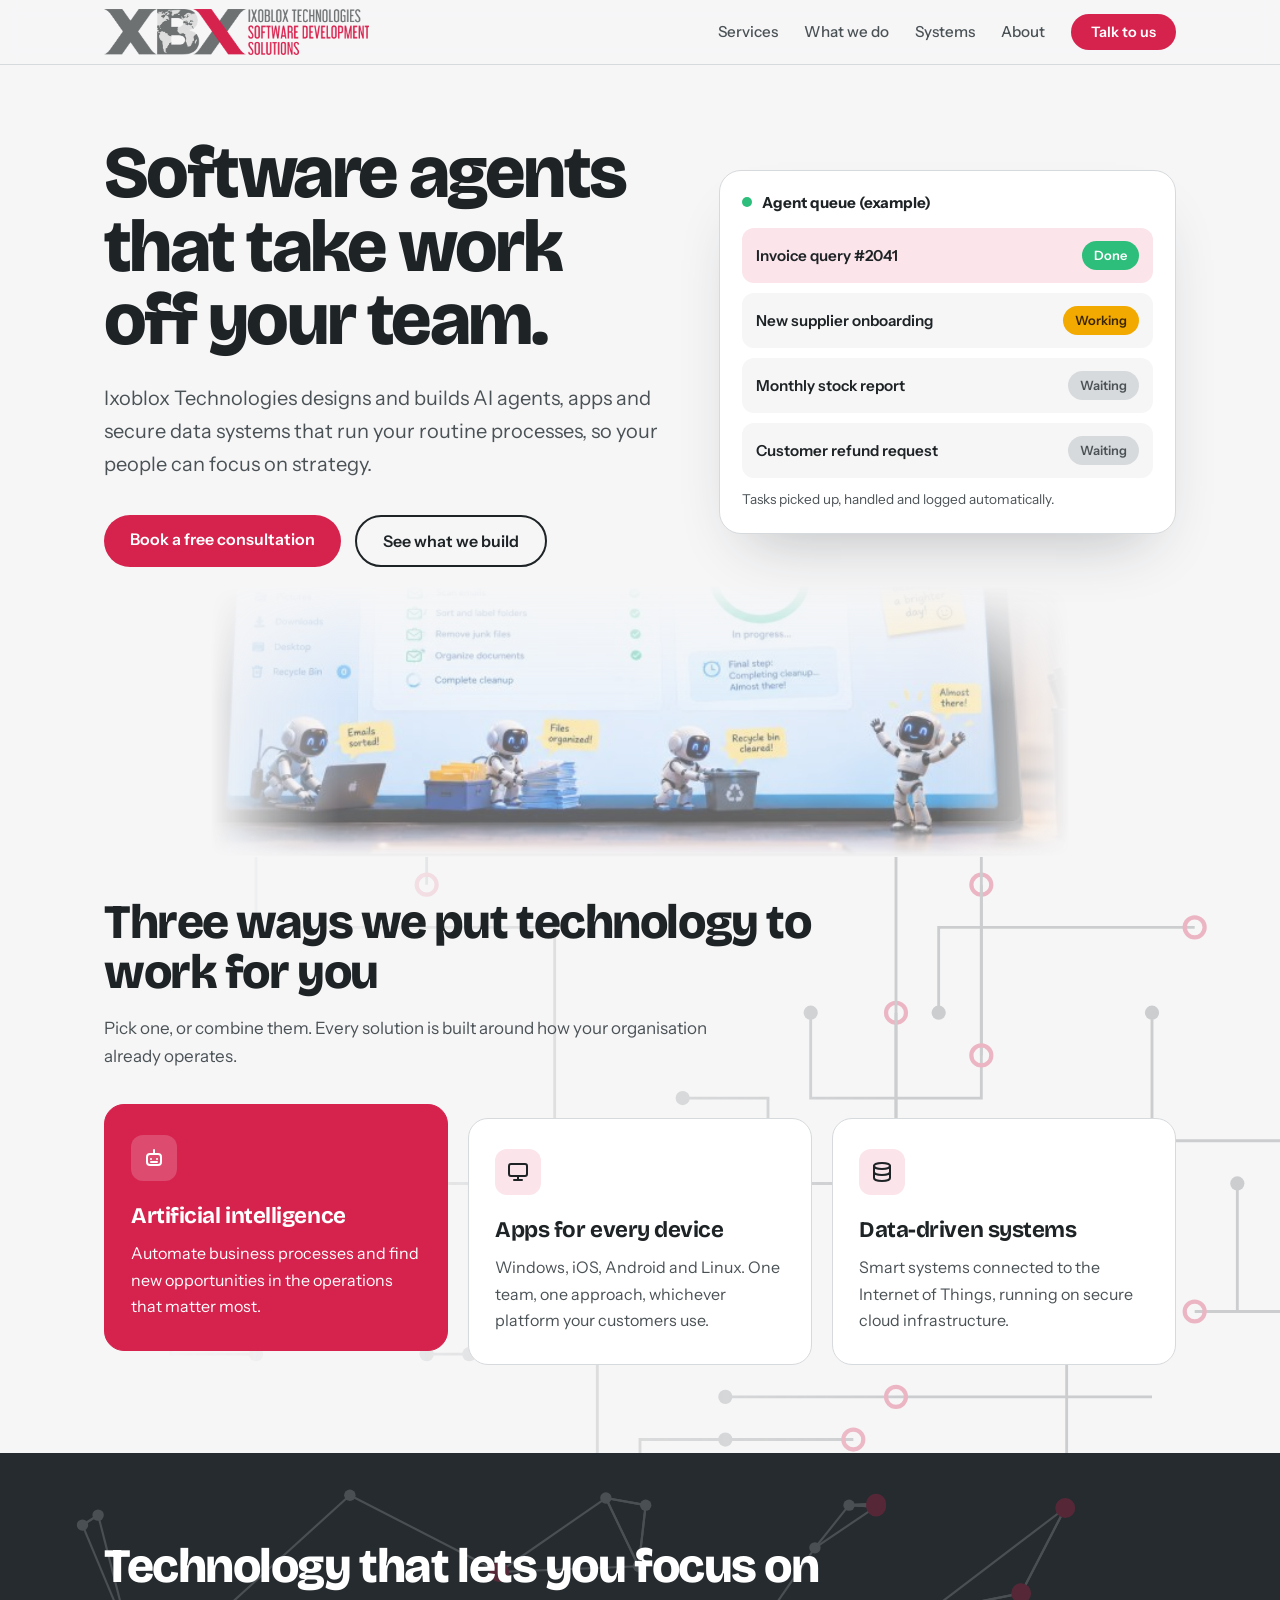
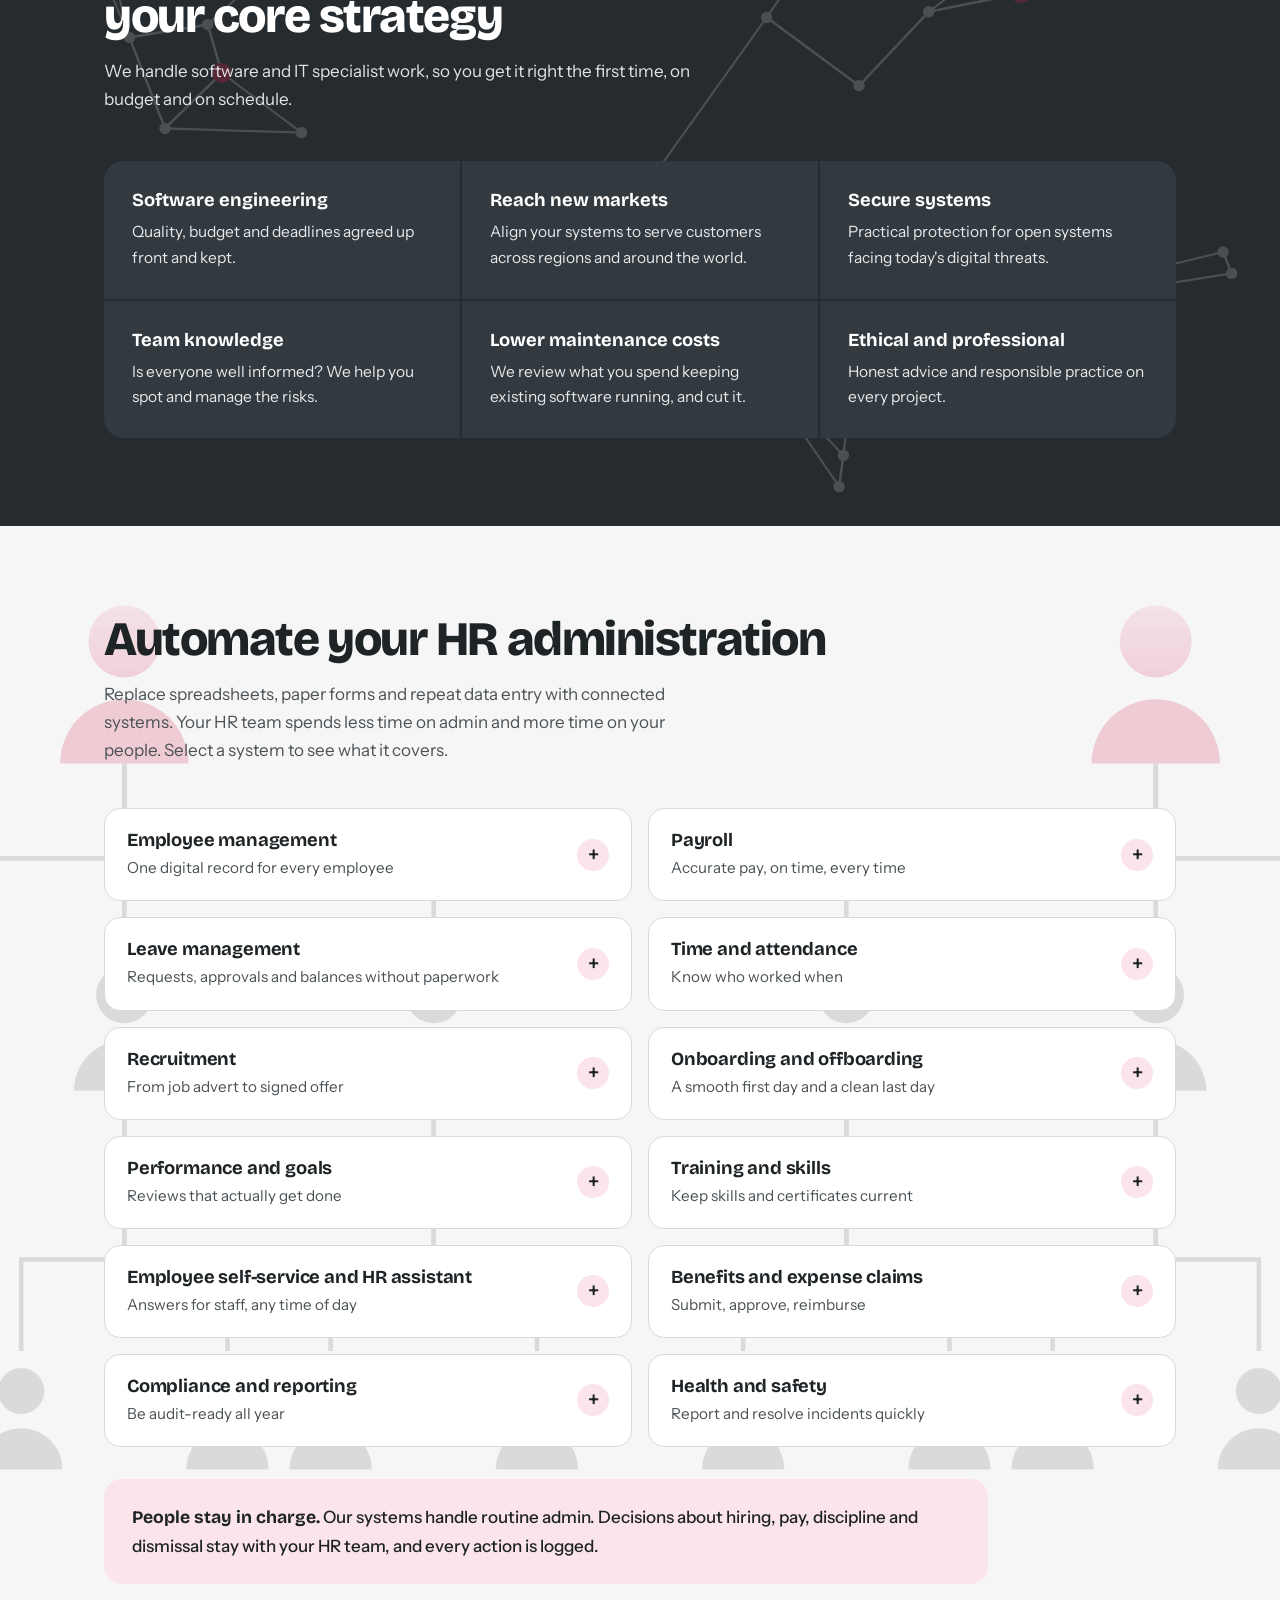
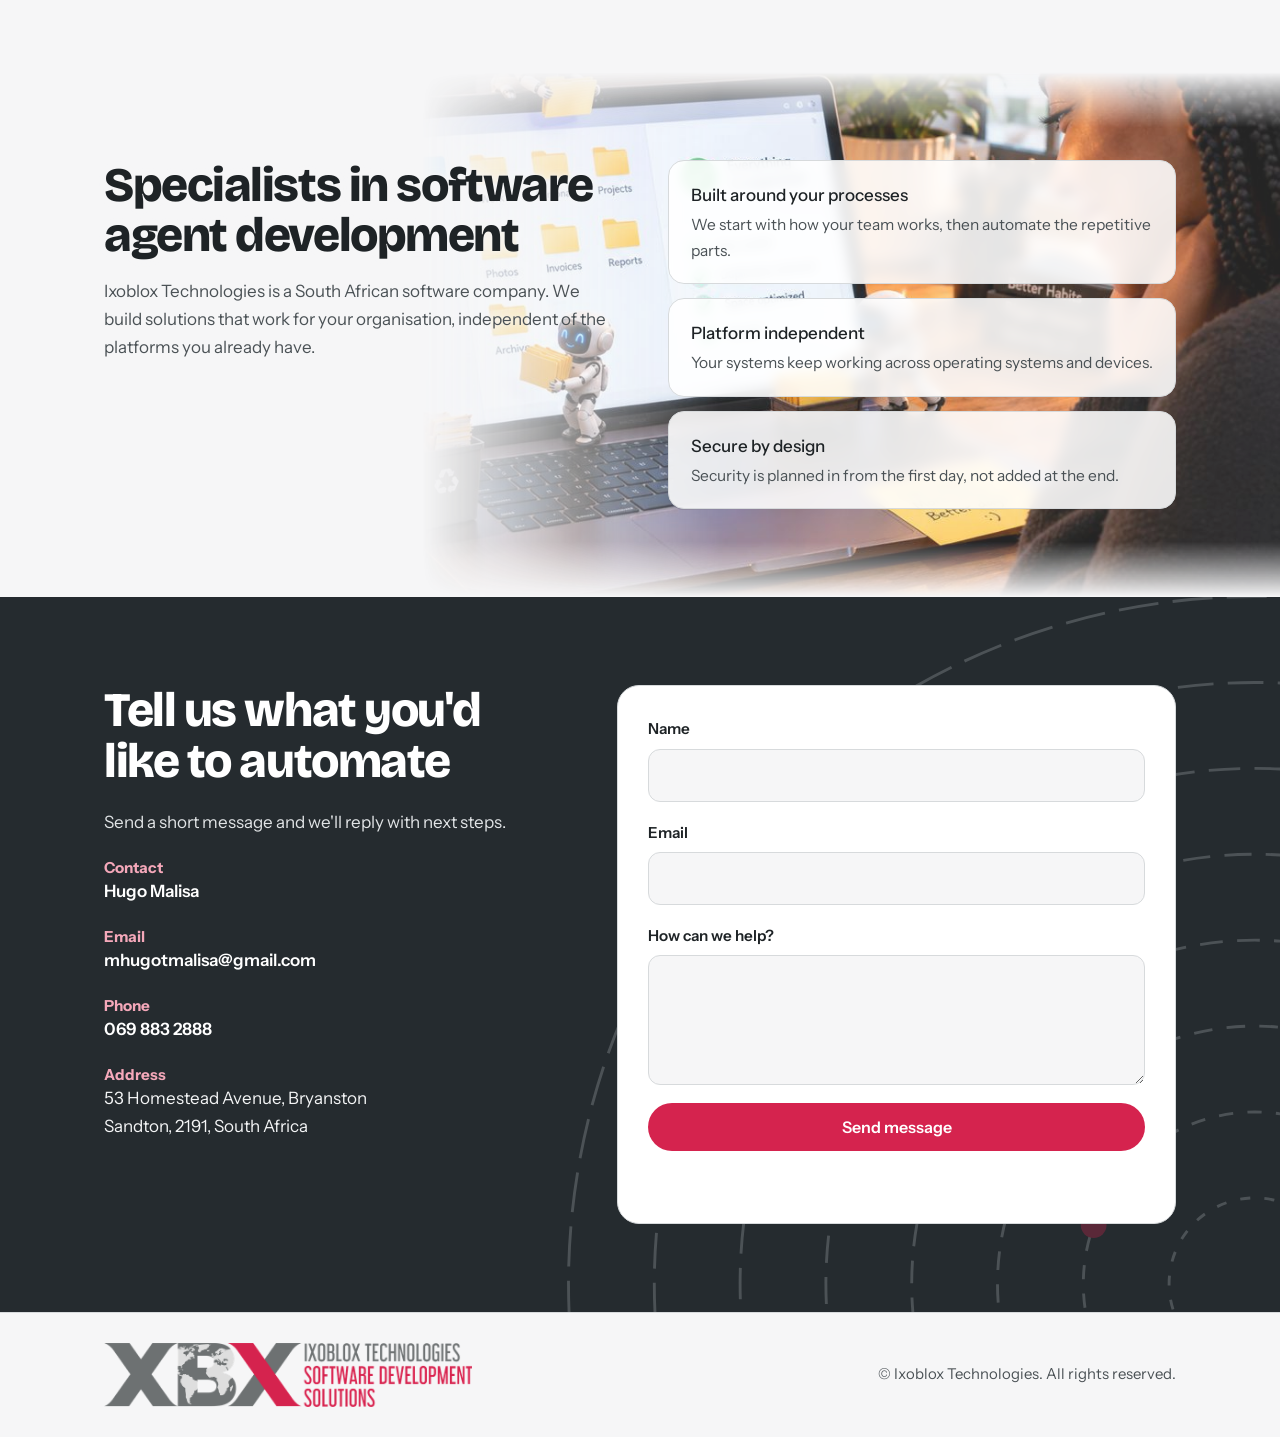
==== commit 484578c0: "Update ixoblox-website.html" ====
--- a/ixoblox-website.html
+++ b/ixoblox-website.html
@@ -815,7 +815,7 @@
           ><span class="mark" role="img" aria-label="Ixoblox Technologies, Software Development Solutions"></span></a>
         <nav aria-label="Main">
           <a href="#services">Services</a><a href="#approach">What we do</a
-          ><a href="#hr">HR systems</a><a href="#about">About</a
+          ><a href="#hr">Systems</a><a href="#about">About</a
           ><a class="btn" href="#contact">Talk to us</a>
         </nav>
       </div>
